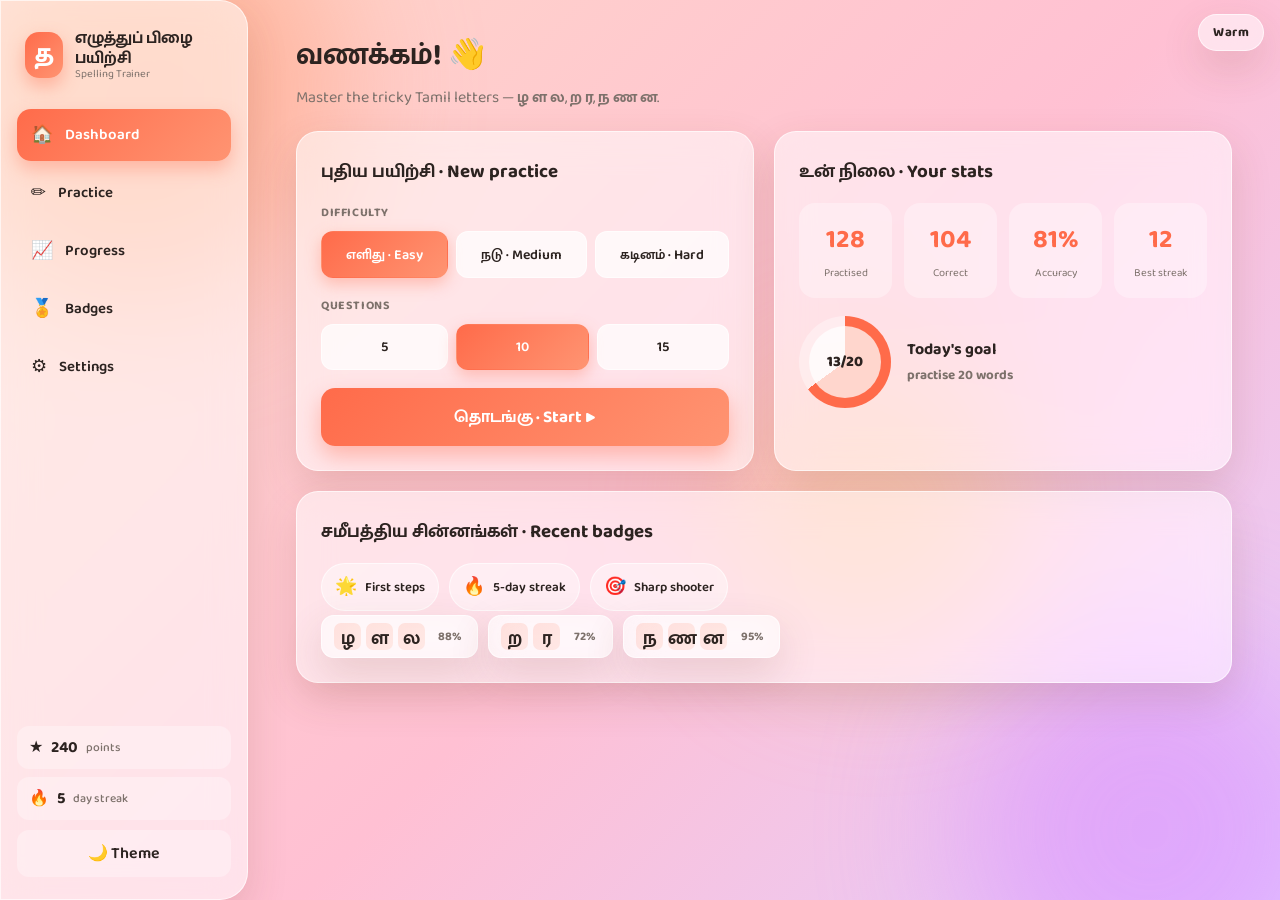
==== scripts/palette_preview.html @ b9068181 "working prototype" ====
<!DOCTYPE html>
<html lang="ta">
<head>
<meta charset="UTF-8" />
<meta name="viewport" content="width=device-width, initial-scale=1.0" />
<title>Palette preview · Tamil Spelling</title>
<link rel="preconnect" href="https://fonts.googleapis.com" />
<link rel="preconnect" href="https://fonts.gstatic.com" crossorigin />
<link href="https://fonts.googleapis.com/css2?family=Baloo+2:wght@500;600;700;800&family=Mukta+Malar:wght@400;500;600;700&display=swap" rel="stylesheet" />
<style>
/* ===== self-contained copy of the dashboard look (no dependency on styles.css) ===== */
:root {
  --accent: #ff6b4a;
  --accent-2: #ff9472;
  --ok: #15a06a;
  --bad: #e23d3d;

  --text: #2c2320;
  --muted: #7d716b;
  --glass: rgba(255, 255, 255, 0.55);
  --glass-strong: rgba(255, 255, 255, 0.72);
  --glass-border: rgba(255, 255, 255, 0.65);
  --glass-shadow: 0 16px 40px rgba(120, 60, 40, 0.16);
  --radius: 22px;

  /* palette-driven (overridden by inline script) */
  --g1: #ffd9c7;
  --g2: #ffc0d3;
  --g3: #e4ccff;
  --blob1: #ff9a76;
  --blob2: #d98cff;
  --blob3: #ffd36b;
  --blob3-op: 0.35;
}

* { box-sizing: border-box; }
html, body { margin: 0; padding: 0; min-height: 100%; }
body {
  font-family: "Baloo 2", "Mukta Malar", system-ui, sans-serif;
  color: var(--text);
  min-height: 100vh;
  -webkit-font-smoothing: antialiased;
  overflow: hidden;
}
.ta, .word-line, .ref-letters { font-family: "Mukta Malar", "Baloo 2", sans-serif; }
.muted { color: var(--muted); }
h1, h2, h3 { font-weight: 700; }

.bg-gradient {
  position: fixed; inset: 0; z-index: -3;
  background: linear-gradient(135deg, var(--g1), var(--g2) 55%, var(--g3));
}
.bg-blob {
  position: fixed; z-index: -2; border-radius: 50%; filter: blur(70px); opacity: .55;
  pointer-events: none;
}
.blob-1 { width: 420px; height: 420px; background: var(--blob1); top: -120px; left: -80px; }
.blob-2 { width: 380px; height: 380px; background: var(--blob2); bottom: -120px; right: -60px; }
.blob-3 { width: 300px; height: 300px; background: var(--blob3); top: 40%; right: 20%; opacity: var(--blob3-op); }

.glass {
  background: var(--glass);
  backdrop-filter: blur(18px) saturate(1.3);
  -webkit-backdrop-filter: blur(18px) saturate(1.3);
  border: 1px solid var(--glass-border);
  box-shadow: var(--glass-shadow);
}

.layout { display: flex; min-height: 100vh; }
.sidebar {
  width: 248px; flex-shrink: 0; padding: 22px 16px;
  display: flex; flex-direction: column; gap: 22px;
  position: sticky; top: 0; height: 100vh; margin: 0;
  border-radius: 0 28px 28px 0;
}
.main { flex: 1; padding: 30px clamp(16px, 4vw, 48px); max-width: 1100px; }

.side-brand { display: flex; align-items: center; gap: 12px; padding: 6px 8px; }
.brand-mark {
  width: 46px; height: 46px; border-radius: 14px; display: grid; place-items: center;
  background: linear-gradient(135deg, var(--accent), var(--accent-2));
  color: #fff; font-weight: 800; font-size: 26px; box-shadow: 0 8px 18px rgba(255,107,74,.4);
}
.brand-text { display: flex; flex-direction: column; line-height: 1.15; }
.brand-text strong { font-size: 17px; }
.brand-text small { color: var(--muted); font-size: 11px; }

.side-nav { display: flex; flex-direction: column; gap: 6px; }
.nav-item {
  display: flex; align-items: center; gap: 12px; cursor: pointer;
  border: none; background: transparent; color: var(--text);
  padding: 12px 14px; border-radius: 14px; font: inherit; font-weight: 600; font-size: 15px;
  text-align: left;
}
.nav-item.active {
  background: linear-gradient(135deg, var(--accent), var(--accent-2));
  color: #fff; box-shadow: 0 8px 18px rgba(255,107,74,.35);
}
.ni-ico { font-size: 18px; }

.side-foot { margin-top: auto; display: flex; flex-direction: column; gap: 8px; }
.mini-stat {
  display: flex; align-items: center; gap: 8px; padding: 9px 12px; border-radius: 12px;
  background: rgba(255,255,255,.3); font-weight: 700;
}
.mini-stat b { font-size: 16px; }
.ms-l { color: var(--muted); font-weight: 500; font-size: 12px; }
.theme-btn {
  border: none; cursor: pointer; font: inherit; font-weight: 600; color: var(--text);
  background: rgba(255,255,255,.3); padding: 11px; border-radius: 12px; margin-top: 2px;
}

.view-head { margin-bottom: 20px; }
.view-head h1 { margin: 0 0 4px; font-size: 30px; }
.view-head p { margin: 0; }

.card { border-radius: var(--radius); padding: 24px; margin-bottom: 20px; }
.card h3 { margin: 0 0 16px; }
.grid-2 { display: grid; grid-template-columns: 1fr 1fr; gap: 20px; }

.field { margin-bottom: 18px; }
.field > label {
  display: block; font-weight: 700; margin-bottom: 9px; font-size: 12px;
  color: var(--muted); text-transform: uppercase; letter-spacing: .6px;
}
.seg { display: flex; flex-wrap: wrap; gap: 8px; }
.seg-btn {
  flex: 1 1 auto; min-width: 76px; padding: 11px 14px; cursor: pointer;
  border: 1.5px solid var(--glass-border); background: var(--glass-strong);
  border-radius: 12px; color: var(--text); font: inherit; font-weight: 600; font-size: 14px;
}
.seg-btn.active {
  background: linear-gradient(135deg, var(--accent), var(--accent-2));
  border-color: transparent; color: #fff; box-shadow: 0 6px 16px rgba(255,107,74,.35);
}

.btn-primary {
  border: none; cursor: pointer; font: inherit; font-weight: 700; color: #fff;
  background: linear-gradient(135deg, var(--accent), var(--accent-2));
  padding: 13px 22px; border-radius: 14px; font-size: 16px;
  box-shadow: 0 10px 22px rgba(255,107,74,.4);
}
.btn-primary.big { width: 100%; padding: 15px; font-size: 17px; }

.stats-grid { display: grid; grid-template-columns: repeat(4, 1fr); gap: 12px; }
.stat-box {
  background: rgba(255,255,255,.32); border-radius: 16px; padding: 16px 8px;
  text-align: center; display: flex; flex-direction: column; gap: 3px;
}
.stat-box b { font-size: 26px; color: var(--accent); }
.stat-box span { font-size: 11px; color: var(--muted); }

.ring-wrap { display: flex; align-items: center; gap: 16px; margin-top: 18px; }
.goal-ring {
  width: 92px; height: 92px; border-radius: 50%; display: grid; place-items: center;
  background: conic-gradient(var(--accent) calc(var(--p,0) * 1%), rgba(255,255,255,.35) 0);
  font-weight: 800; color: var(--text); position: relative;
}
.goal-ring::before { content: ""; position: absolute; inset: 10px; border-radius: 50%; background: var(--glass-strong); }
.goal-ring span { position: relative; z-index: 1; font-size: 15px; }
.goal-label { font-weight: 700; }

.badges-row { display: flex; flex-wrap: wrap; gap: 10px; }
.badge {
  display: flex; align-items: center; gap: 8px; padding: 9px 13px; border-radius: 999px;
  font-size: 13px; font-weight: 600; background: rgba(255,255,255,.4); border: 1px solid var(--glass-border);
}
.badge .b-ico { font-size: 18px; }

/* compact reference boxes from the play screen */
.ref-boxes { display: flex; gap: 10px; margin-top: 4px; flex-wrap: wrap; }
.ref-box { border-radius: 13px; padding: 7px 12px; display: flex; align-items: center; gap: 10px; }
.ref-letters { display: flex; gap: 5px; font-size: 19px; font-weight: 700; }
.ref-letters span {
  width: 27px; height: 27px; display: grid; place-items: center; border-radius: 7px;
  background: linear-gradient(135deg, rgba(255,107,74,.16), rgba(255,148,114,.16));
}
.ref-acc { font-size: 12px; font-weight: 700; color: var(--muted); min-width: 30px; text-align: center; }

.palette-tag {
  position: fixed; top: 14px; right: 16px; z-index: 80;
  padding: 7px 14px; border-radius: 999px; font-weight: 700; font-size: 13px;
  letter-spacing: .5px; text-transform: capitalize;
}
</style>
</head>
<body>
  <div class="bg-gradient"></div>
  <div class="bg-blob blob-1"></div>
  <div class="bg-blob blob-2"></div>
  <div class="bg-blob blob-3"></div>

  <div class="palette-tag glass" id="paletteTag">palette</div>

  <div class="layout">
    <aside class="sidebar glass">
      <div class="side-brand">
        <span class="brand-mark">த</span>
        <div class="brand-text">
          <strong>எழுத்துப் பிழை பயிற்சி</strong>
          <small>Spelling Trainer</small>
        </div>
      </div>
      <nav class="side-nav">
        <button class="nav-item active"><span class="ni-ico">🏠</span> Dashboard</button>
        <button class="nav-item"><span class="ni-ico">✏️</span> Practice</button>
        <button class="nav-item"><span class="ni-ico">📈</span> Progress</button>
        <button class="nav-item"><span class="ni-ico">🏅</span> Badges</button>
        <button class="nav-item"><span class="ni-ico">⚙️</span> Settings</button>
      </nav>
      <div class="side-foot">
        <div class="mini-stat"><span>★</span><b>240</b><span class="ms-l">points</span></div>
        <div class="mini-stat"><span>🔥</span><b>5</b><span class="ms-l">day streak</span></div>
        <button class="theme-btn">🌙 <span>Theme</span></button>
      </div>
    </aside>

    <main class="main">
      <header class="view-head">
        <h1>வணக்கம்! 👋</h1>
        <p class="muted">Master the tricky Tamil letters — <b>ழ ள ல</b>, <b>ற ர</b>, <b>ந ண ன</b>.</p>
      </header>

      <div class="grid-2">
        <div class="card glass start-card">
          <h3>புதிய பயிற்சி · New practice</h3>
          <div class="field">
            <label>Difficulty</label>
            <div class="seg">
              <button class="seg-btn active">எளிது · Easy</button>
              <button class="seg-btn">நடு · Medium</button>
              <button class="seg-btn">கடினம் · Hard</button>
            </div>
          </div>
          <div class="field">
            <label>Questions</label>
            <div class="seg">
              <button class="seg-btn">5</button>
              <button class="seg-btn active">10</button>
              <button class="seg-btn">15</button>
            </div>
          </div>
          <button class="btn-primary big">தொடங்கு · Start ▶</button>
        </div>

        <div class="card glass">
          <h3>உன் நிலை · Your stats</h3>
          <div class="stats-grid">
            <div class="stat-box"><b>128</b><span>Practised</span></div>
            <div class="stat-box"><b>104</b><span>Correct</span></div>
            <div class="stat-box"><b>81%</b><span>Accuracy</span></div>
            <div class="stat-box"><b>12</b><span>Best streak</span></div>
          </div>
          <div class="ring-wrap">
            <div class="goal-ring" style="--p:65"><span>13/20</span></div>
            <div class="goal-label">Today's goal<br><small class="muted">practise 20 words</small></div>
          </div>
        </div>
      </div>

      <div class="card glass">
        <h3>சமீபத்திய சின்னங்கள் · Recent badges</h3>
        <div class="badges-row">
          <div class="badge"><span class="b-ico">🌟</span> First steps</div>
          <div class="badge"><span class="b-ico">🔥</span> 5-day streak</div>
          <div class="badge"><span class="b-ico">🎯</span> Sharp shooter</div>
        </div>
        <div class="ref-boxes">
          <div class="ref-box glass"><div class="ref-letters"><span>ழ</span><span>ள</span><span>ல</span></div><div class="ref-acc">88%</div></div>
          <div class="ref-box glass"><div class="ref-letters"><span>ற</span><span>ர</span></div><div class="ref-acc">72%</div></div>
          <div class="ref-box glass"><div class="ref-letters"><span>ந</span><span>ண</span><span>ன</span></div><div class="ref-acc">95%</div></div>
        </div>
      </div>
    </main>
  </div>

  <script>
    var PALETTES = {
      warm:     { g1:"#ffd9c7", g2:"#ffc0d3", g3:"#e4ccff", b1:"#ff9a76", b2:"#d98cff", b3:"#ffd36b", b3op:0.35 },
      ocean:    { g1:"#a7f0e6", g2:"#a9d6ff", g3:"#c7caff", b1:"#54d6c4", b2:"#5fa8ff", b3:"#9aa6ff", b3op:0.40 },
      mint:     { g1:"#c4f5d8", g2:"#aef0ec", g3:"#bdf3ea", b1:"#5fe0a8", b2:"#4fd6cf", b3:"#c9f7d8", b3op:0.45 },
      lavender: { g1:"#e6ccff", g2:"#cdd4ff", g3:"#ffd6ec", b1:"#c79bff", b2:"#9aa6ff", b3:"#ffb3d4", b3op:0.40 },
      candy:    { g1:"#ffb3e6", g2:"#c79bff", g3:"#9ab8ff", b1:"#ff5fce", b2:"#9b5fff", b3:"#5f9bff", b3op:0.50 },
      sunrise:  { g1:"#ffe9a8", g2:"#ffc6a0", g3:"#ffb0c4", b1:"#ffd36b", b2:"#ff9a76", b3:"#ff8fb0", b3op:0.42 },
      neutral:  { g1:"#fbf6ef", g2:"#f2ece2", g3:"#ebe4da", b1:"#e8dcc8", b2:"#dfeae0", b3:"#efe2d2", b3op:0.30 }
    };
    var name = (new URLSearchParams(location.search).get("palette") || "warm").toLowerCase();
    var p = PALETTES[name] || PALETTES.warm;
    var r = document.documentElement.style;
    r.setProperty("--g1", p.g1);
    r.setProperty("--g2", p.g2);
    r.setProperty("--g3", p.g3);
    r.setProperty("--blob1", p.b1);
    r.setProperty("--blob2", p.b2);
    r.setProperty("--blob3", p.b3);
    r.setProperty("--blob3-op", p.b3op);
    document.getElementById("paletteTag").textContent = name;
  </script>
</body>
</html>
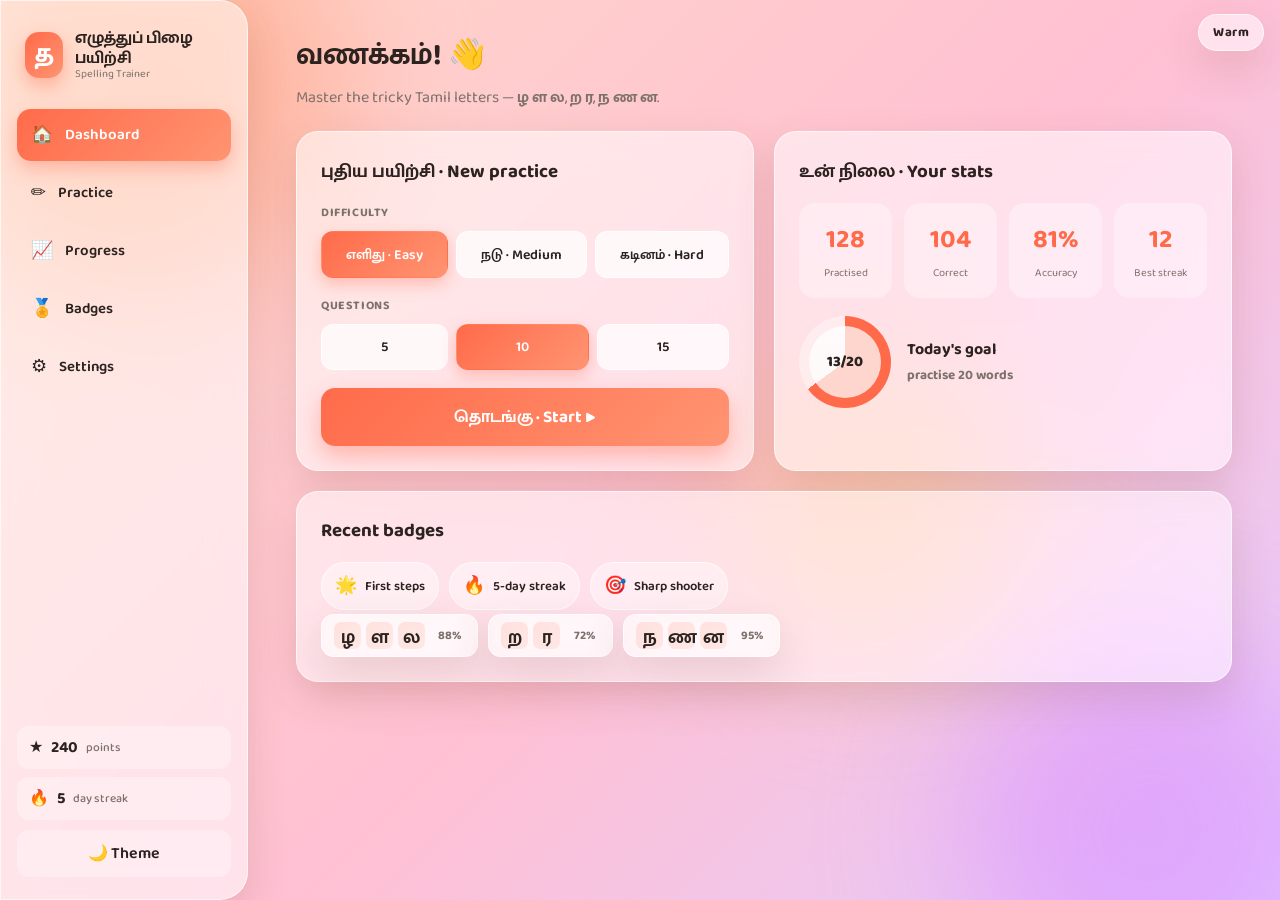
==== commit 6c5ecc95: "changes related to visit count" ====
--- a/scripts/palette_preview.html
+++ b/scripts/palette_preview.html
@@ -259,7 +259,7 @@
       </div>
 
       <div class="card glass">
-        <h3>சமீபத்திய சின்னங்கள் · Recent badges</h3>
+        <h3>Recent badges</h3>
         <div class="badges-row">
           <div class="badge"><span class="b-ico">🌟</span> First steps</div>
           <div class="badge"><span class="b-ico">🔥</span> 5-day streak</div>
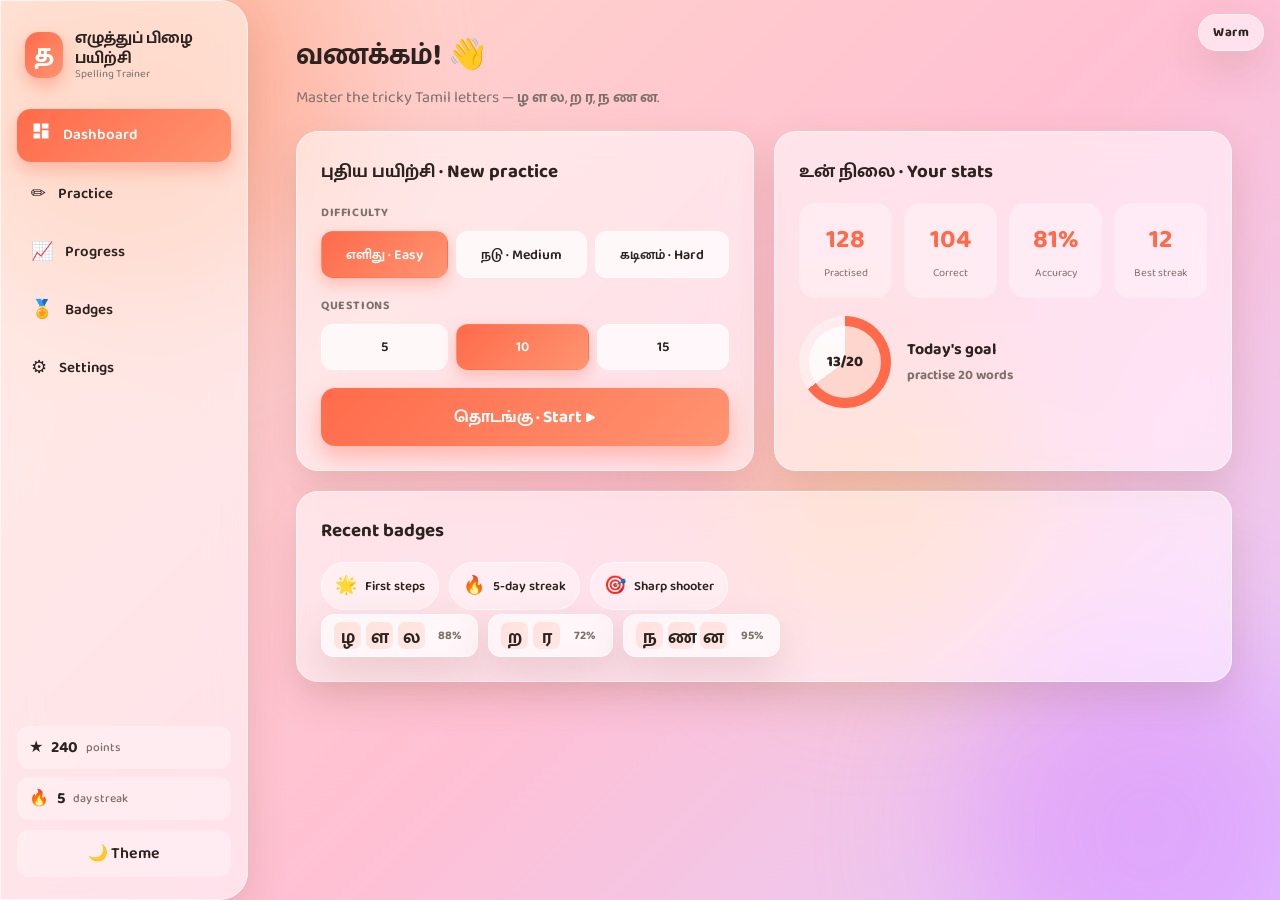
==== commit edd9c5d0: "some gui improvements" ====
--- a/scripts/palette_preview.html
+++ b/scripts/palette_preview.html
@@ -202,7 +202,7 @@
         </div>
       </div>
       <nav class="side-nav">
-        <button class="nav-item active"><span class="ni-ico">🏠</span> Dashboard</button>
+        <button class="nav-item active"><span class="ni-ico ni-ico-svg" aria-hidden="true"><svg viewBox="0 0 24 24" width="20" height="20" focusable="false"><path fill="currentColor" d="M3 13h8V3H3v10zm0 8h8v-6H3v6zm10 0h8V11h-8v10zm0-18v6h8V3h-8z"/></svg></span> Dashboard</button>
         <button class="nav-item"><span class="ni-ico">✏️</span> Practice</button>
         <button class="nav-item"><span class="ni-ico">📈</span> Progress</button>
         <button class="nav-item"><span class="ni-ico">🏅</span> Badges</button>
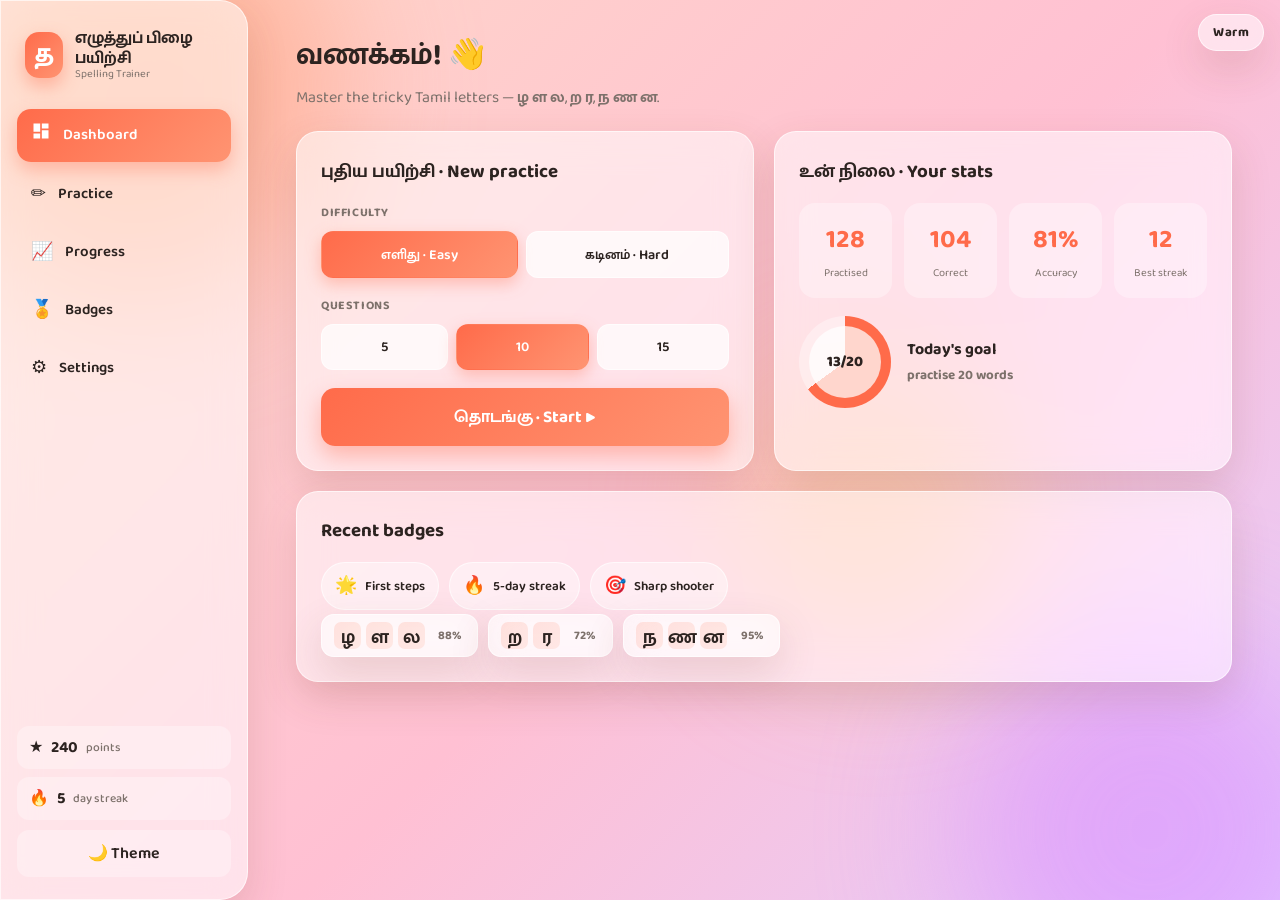
==== commit 69d1b5e6: "improvements" ====
--- a/scripts/palette_preview.html
+++ b/scripts/palette_preview.html
@@ -228,7 +228,6 @@
             <label>Difficulty</label>
             <div class="seg">
               <button class="seg-btn active">எளிது · Easy</button>
-              <button class="seg-btn">நடு · Medium</button>
               <button class="seg-btn">கடினம் · Hard</button>
             </div>
           </div>
